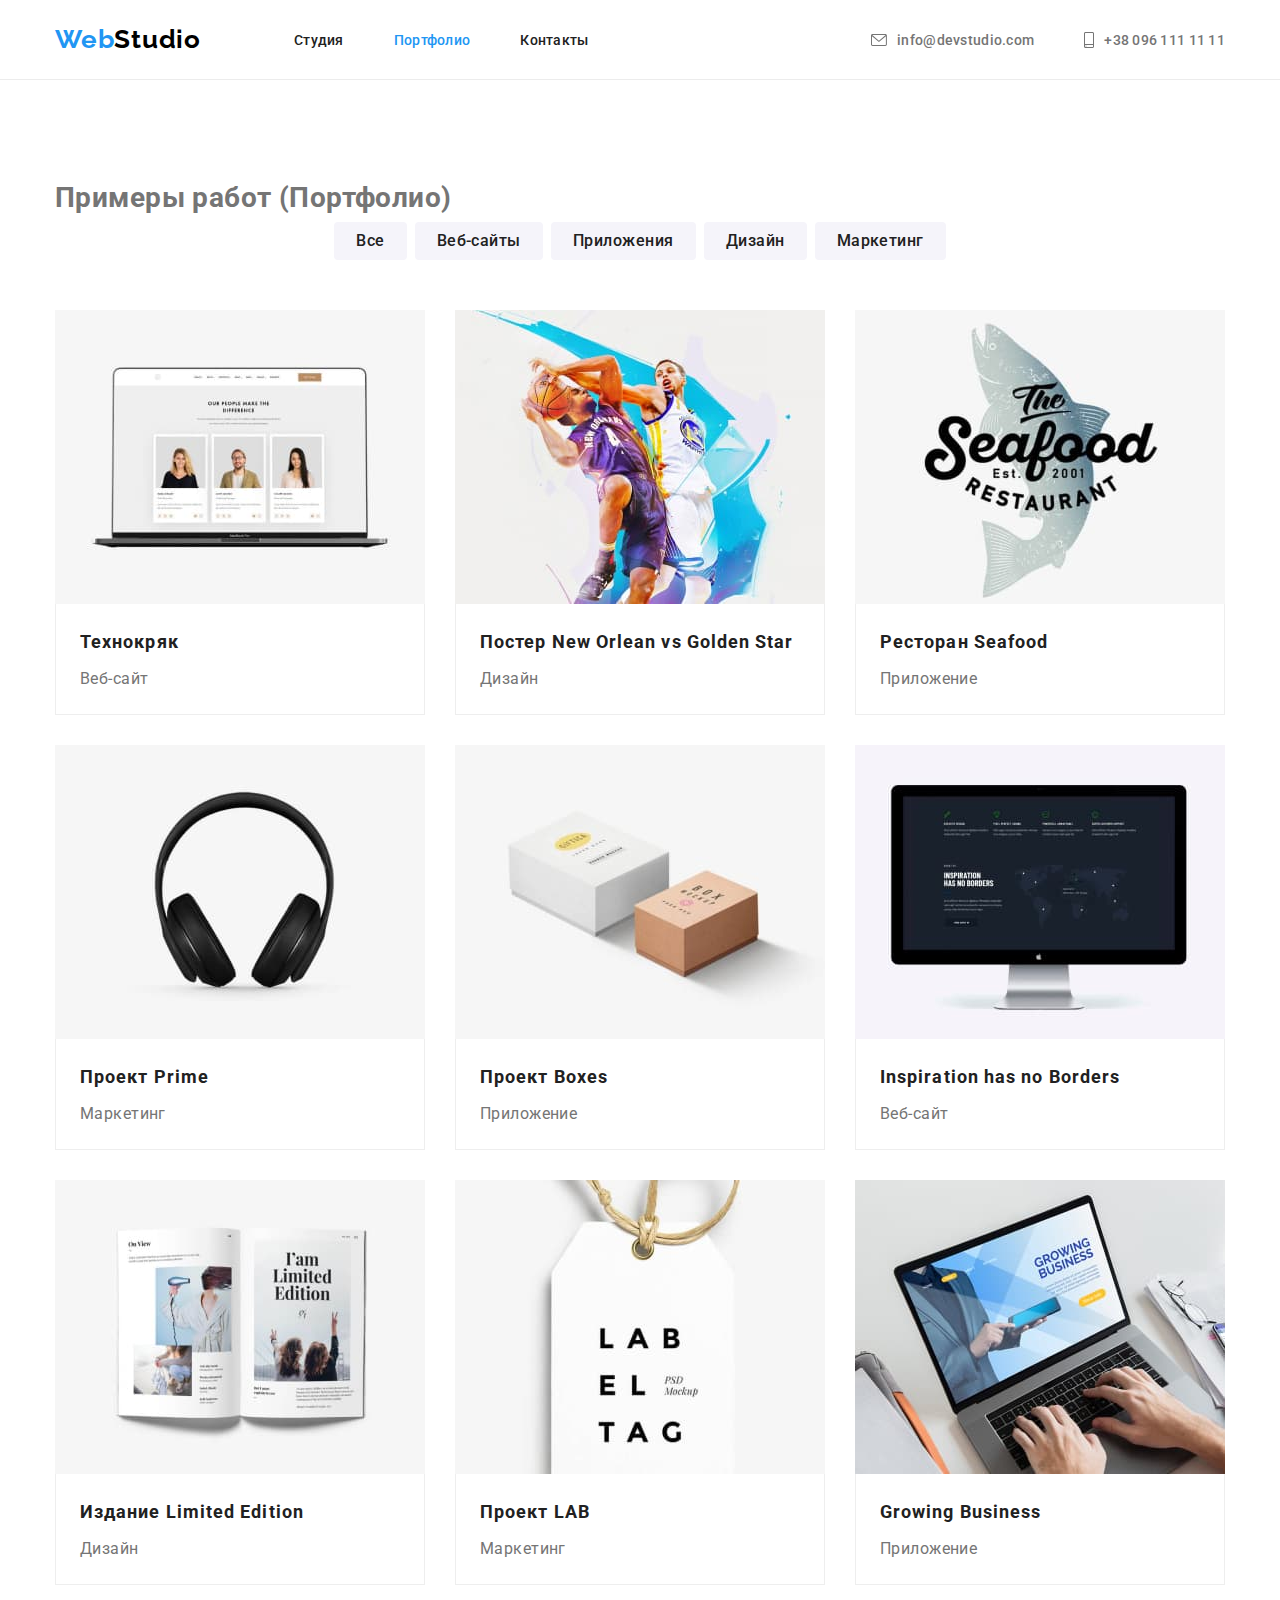
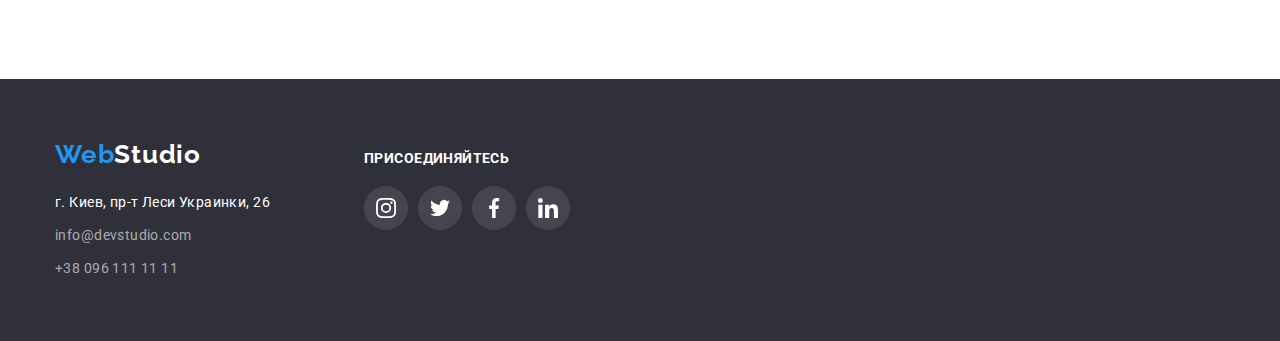
==== portfolio.html @ d22fe243 "Нулевой вариант с фиксированным Header-ом и анимированным Current-ом" ====
<!DOCTYPE html>
<html lang="ru">
  <head>
    <meta charset="UTF-8" />
    <meta http-equiv="X-UA-Compatible" content="IE=edge" />
    <meta name="viewport" content="width=device-width, initial-scale=1.0" />
    <title>portfolio for homework6</title>
    <link rel="preconnect" href="https://fonts.googleapis.com" />
    <link rel="preconnect" href="https://fonts.gstatic.com" crossorigin />
    <link
      href="https://fonts.googleapis.com/css2?family=Raleway:wght@700&family=Roboto:wght@400;500;700;900&display=swap"
      rel="stylesheet"
    />
    <link
      rel="stylesheet"
      href="https://cdnjs.cloudflare.com/ajax/libs/modern-normalize/1.0.0/modern-normalize.min.css"
    />
    <link rel="stylesheet" href="./css/styles.css" />
  </head>
  <body>
    <header class="page-header">
      <div class="container">
        <nav>
          <a href="./" class="logo link">Web<span class="logo-header">Studio</span></a>
          <ul class="site-nav">
            <li class="item"><a class="link" href="./index.html">Студия</a></li>
            <li class="item"><a class="current link" href="./portfolio.html">Портфолио</a></li>
            <li class="item"><a class="link" href="#contacts">Контакты</a></li>
          </ul>
        </nav>
        <ul class="contacts-nav">
          <li class="item">
            <a class="link" href="mailto:info@devstudio.com">
              <svg class="icon" width="16" height="12" aria-label="icon envelope">
                <use href="./images/icons.svg#icon-envelope"></use>
              </svg>
              info@devstudio.com</a
            >
          </li>
          <li class="item">
            <a class="link" href="tel:+380961111111">
              <svg class="icon" width="10" height="16" aria-label="icon smartphone">
                <use href="./images/icons.svg#icon-smartphone"></use>
              </svg>
              +38 096 111 11 11</a
            >
          </li>
        </ul>
      </div>
    </header>

    <main>
      <section class="section">
        <div class="container">
          <h1 class="invisible-title">Примеры работ (Портфолио)</h1>
          <ul class="filter-list">
            <li class="item"><button type="button" class="filter-button">Все</button></li>
            <li class="item"><button type="button" class="filter-button">Веб-сайты</button></li>
            <li class="item"><button type="button" class="filter-button">Приложения</button></li>
            <li class="item"><button type="button" class="filter-button">Дизайн</button></li>
            <li class="item"><button type="button" class="filter-button">Маркетинг</button></li>
          </ul>
          <ul class="examples">
            <li class="item">
              <a class="example-link link" href="">
                <div class="example-img-thumb">
                  <img src="./images/example1.jpg" alt="Пример сайта" width="370" height="294" />
                  <p class="popup-text">
                    Ресурс предлагает комплексные предложения с разным уровнем функционала и
                    сервисов. Все это позволит посетителю получить исчерпывающие сведения о компании
                    или частном лице.
                  </p>
                </div>
                <div class="example-sign">
                  <h2 class="title">Технокряк</h2>
                  <p class="text">Веб-сайт</p>
                </div>
              </a>
            </li>
            <li class="item">
              <a class="example-link link" href="">
                <div class="example-img-thumb">
                  <img src="./images/example2.jpg" alt="Пример сайта" width="370" height="294" />
                  <p class="popup-text">
                    Варкалось. Хливкие шорьки Пырялись по наве, И хрюкотали зелюки, Как мюмзики в
                    мове.
                  </p>
                </div>
                <div class="example-sign">
                  <h2 class="title">Постер New Orlean vs Golden Star</h2>
                  <p class="text">Дизайн</p>
                </div>
              </a>
            </li>
            <li class="item">
              <a class="example-link link" href="">
                <div class="example-img-thumb">
                  <img src="./images/example3.jpg" alt="Пример сайта" width="370" height="294" />
                  <p class="popup-text">
                    О, бойся Бармаглота, сын! Он так свирлеп и дик! А в глу́ше ры́мит исполин —
                    Злопастный Брандашмыг!
                  </p>
                </div>
                <div class="example-sign">
                  <h2 class="title">Ресторан Seafood</h2>
                  <p class="text">Приложение</p>
                </div>
              </a>
            </li>
            <li class="item">
              <a class="example-link link" href="">
                <div class="example-img-thumb">
                  <img src="./images/example4.jpg" alt="Пример сайта" width="370" height="294" />
                  <p class="popup-text">
                    Но взял он меч, и взял он щит, Высоких полон дум. В глущобу путь его лежит Под
                    дерево Тумтум.
                  </p>
                </div>
                <div class="example-sign">
                  <h2 class="title">Проект Prime</h2>
                  <p class="text">Маркетинг</p>
                </div>
              </a>
            </li>
            <li class="item">
              <a class="example-link link" href="">
                <div class="example-img-thumb">
                  <img src="./images/example5.jpg" alt="Пример сайта" width="370" height="294" />
                  <p class="popup-text">
                    Он стал под дерево и ждёт. И вдруг граахнул гром — Летит ужасный Бармаглот И
                    пылкает огнём!
                  </p>
                </div>
                <div class="example-sign">
                  <h2 class="title">Проект Boxes</h2>
                  <p class="text">Приложение</p>
                </div>
              </a>
            </li>
            <li class="item">
              <a class="example-link link" href="">
                <div class="example-img-thumb">
                  <img src="./images/example6.jpg" alt="Пример сайта" width="370" height="294" />
                  <p class="popup-text">
                    Раз-два, раз-два! Горит трава, Взы-взы — стрижает меч, Ува! Ува! И голова
                    Барабардает с плеч!
                  </p>
                </div>
                <div class="example-sign">
                  <h2 class="title">Inspiration has no Borders</h2>
                  <p class="text">Веб-сайт</p>
                </div>
              </a>
            </li>
            <li class="item">
              <a class="example-link link" href="">
                <div class="example-img-thumb">
                  <img src="./images/example7.jpg" alt="Пример сайта" width="370" height="294" />
                  <p class="popup-text">
                    О светозарный мальчик мой! Ты победил в бою! О храброславленный герой, Хвалу
                    тебе пою!
                  </p>
                </div>
                <div class="example-sign">
                  <h2 class="title">Издание Limited Edition</h2>
                  <p class="text">Дизайн</p>
                </div>
              </a>
            </li>
            <li class="item">
              <a class="example-link link" href="">
                <div class="example-img-thumb">
                  <img src="./images/example8.jpg" alt="Пример сайта" width="370" height="294" />
                  <p class="popup-text">
                    Варкалось. Хливкие шорьки Пырялись по наве. И хрюкотали зелюки, Как мюмзики в
                    мове.
                  </p>
                </div>
                <div class="example-sign">
                  <h2 class="title">Проект LAB</h2>
                  <p class="text">Маркетинг</p>
                </div>
              </a>
            </li>
            <li class="item">
              <a class="example-link link" href="">
                <div class="example-img-thumb">
                  <img src="./images/example9.jpg" alt="Пример сайта" width="370" height="294" />
                  <p class="popup-text">
                    Twas brillig, and the slithy toves Did gyre and gimble in the wabe; All mimsy
                    were the borogoves, And the mome raths outgrabe.
                  </p>
                </div>
                <div class="example-sign">
                  <h2 class="title">Growing Business</h2>
                  <p class="text">Приложение</p>
                </div>
              </a>
            </li>
          </ul>
        </div>
      </section>
    </main>

    <footer class="page-footer">
      <div class="container">
        <div class="contacts-block">
          <a href="./" class="logo link">Web<span class="logo-footer">Studio</span></a>
          <address id="contacts">
            <ul class="contacts-list">
              <li class="item">
                <a
                  href="https://goo.gl/maps/wTGTLdtdXk9S9kmZ7"
                  target="_blank"
                  rel="noopener noreferrer"
                  class="adress link"
                  >г. Киев, пр-т Леси Украинки, 26
                </a>
              </li>
              <li class="item">
                <a class="contacts-item link" href="mailto:info@devstudio.com"
                  >info@devstudio.com</a
                >
              </li>
              <li class="item">
                <a class="contacts-item link" href="tel:+380961111111">+38 096 111 11 11</a>
              </li>
            </ul>
          </address>
        </div>
        <div class="connect-block">
          <b class="title">Присоединяйтесь</b>
          <ul class="social-list">
            <li class="item">
              <a href="" class="social-link link">
                <svg class="social-icon" width="20" height="20" aria-label="instagram">
                  <use href="./images/icons.svg#icon-instagram"></use>
                </svg>
              </a>
            </li>
            <li class="item">
              <a href="" class="social-link link">
                <svg class="social-icon" width="20" height="20" aria-label="twitter">
                  <use href="./images/icons.svg#icon-twitter"></use>
                </svg>
              </a>
            </li>
            <li class="item">
              <a href="" class="social-link link">
                <svg class="social-icon" width="20" height="20" aria-label="facebook">
                  <use href="./images/icons.svg#icon-facebook"></use>
                </svg>
              </a>
            </li>
            <li class="item">
              <a href="" class="social-link link">
                <svg class="social-icon" width="20" height="20" aria-label="linkedin">
                  <use href="./images/icons.svg#icon-linkedin"></use>
                </svg>
              </a>
            </li>
          </ul>
        </div>
      </div>
    </footer>
  </body>
</html>
---- css/styles.css ----
/* !!!   Переменные   !!! */
:root {
    --accent-color: #2196F3;
    --accent-2-color: #188CE8;
    --main-text-color: #757575;
    --title-text-color: #212121;
    --white-color: #FFFFFF;
    --black-color: #000000;
    --footer-bg-color: #2F303A;
    --hero-gradient-color: rgba(47, 48, 58, 0.4); 
    --worklist-bg-color: rgba(47, 48, 58, 0.8);
    --hero-bg-color: #C4C4C4;
    --team-bg-color: #F5F4FA;
    --footer-contacts-color: rgba(255, 255, 255, 0.6);
    --header-border-color: #ECECEC;
    --border-color: #EEEEEE;
    --social-link-color: #AFB1B8;
    --connect-bg-cos-color: rgba(255, 255, 255, 0.1);
    --example-popup-bg-color: rgba(33, 150, 243, 0.9);
    --backdrop-bg-color: rgba(0, 0, 0, 0.2);
    --close-button-border-color: rgba(0, 0, 0, 0.1);

    --main-font: 'Roboto', sans-serif;
    --title-font: 'Raleway', sans-serif;

    --examples-gap: 30px;
}


/* Нормализация */
.link {
    text-decoration: none;
    color: inherit;
}

ul {
    list-style: none;
    margin: 0;
    padding: 0;
}

h1, h2, h3, h4, h5, h6, p {
    margin: 0;
    padding: 0;
}



/* Общщее оформление */
body {
    padding-top: 80px;

    font-family: var(--main-font);
    font-size: 14px;
    line-height: 1.714;
    letter-spacing: 0.03em;

    color: var(--main-text-color);
    background-color: var(--white-color);
}

.section {
    padding-top: 94px;
    padding-bottom: 94px;
}

.container {
    max-width: 1200px;
    margin: 0 auto;
    padding: 0 15px;
}

img {
    display: block;
    max-width: 100%;
    height: auto;
}


/* !!!    Хэдэр начало   !!! */
.page-header {
    position: fixed;
    width: 100%;
    left: 0;
    top: 0;
    z-index: 10;

    border-bottom: 1px solid var(--header-border-color);
    background-color: var(--white-color);

}

.page-header .container{
    display: flex;
    /* flex-wrap: wrap; */
    align-items: center;
    /* min-height: 80px; */
}

nav {
    display: flex;
    align-items: center;
}

.logo {
    margin-right: 93px;
    font-family: var(--title-font);
    font-weight: 700;
    font-size: 26px;
    line-height: 1.192;
    letter-spacing: 0.03em;
    color: var(--accent-color);
}
.logo-header {
    color: var(--black-color);
}

.site-nav, 
.contacts-nav {
    display: flex;
    align-items: center;
        padding-top: 20px;
        padding-bottom: 19px;
    font-weight: 500;
    font-size: 14px;
    line-height: 1.143;
    letter-spacing: 0.02em;
}

.contacts-nav {
    margin-left: auto;
}

.site-nav .item:not(:last-child),
.contacts-nav .item:not(:last-child) {
    margin-right: 50px;
}

.site-nav .link {
    position: relative;
    display: block;
        padding-top: 12px;
        padding-bottom: 12px;
    color: var(--title-text-color);
    transition: color 250ms cubic-bezier(0.4, 0, 0.2, 1);
}

.site-nav .link::after {
    content: "";
    display: block;
    width: 100%;
    height: 4px;
    position: absolute;
    left: 0;
        bottom: -20px;
    background-color: var(--accent-color);
    border-radius: 2px;
    transform: scaleX(0);
    /* visibility: hidden; */
    /* opacity: 0; */
}

.site-nav .current.link::after {
    /* transform: scaleX(1); */
    /* visibility: visible; */
    /* opacity: 1; */
    animation: changeCurrentLine 250ms cubic-bezier(0.4, 0, 0.2, 1) forwards;
}

.contacts-nav .link {
    display: flex;
    align-items: center;
    padding-top: 12px;
    padding-bottom: 12px;
    color: var(--main-text-color);
    transition: color 250ms cubic-bezier(0.4, 0, 0.2, 1);
}

.contacts-nav .icon {
    margin-right: 10px;
    fill: currentColor;
}

.site-nav .link:hover,
.site-nav .link:focus,
.site-nav .current,
.contacts-nav .link:hover,
.contacts-nav .link:focus {
    color: var(--accent-color);
}


@keyframes changeCurrentLine {
    0% {
        transform: scaleX(0);
    }

    /* 50% {
        transform: scaleX(0.6);
    } */

    100% {
        transform: scaleX(1);
    }
}



/* !!!    Хэдэр конец   !!! */



/* !!!    Секция Герой начало   !!! */
.hero {
    max-width: 1600px;
    margin: 0 auto;
    height: 600px;
    padding-top: 200px;
    padding-bottom: 200px;
    background-color: var(--hero-bg-color);
    text-align: center;

    background-image: linear-gradient(to bottom,
        var(--hero-gradient-color),
        var(--hero-gradient-color)), url(../images/hero.jpg);
    background-repeat: no-repeat;
    background-position: center;
    /* background-size: contain; */
}

.hero-title {
    width: 696px;
    margin: 0 auto;
    margin-bottom: 30px;
    font-weight: 900;
    font-size: 44px;
    line-height: 1.364;
    text-align: center;
    letter-spacing: 0.06em;
    text-transform: uppercase;
    color: var(--white-color);
}

.hero-button {
    min-width: 200px;
    height: 50px;
    padding: 8px 30px;
    cursor: pointer;
    font-family: inherit;
    font-weight: 700;
    font-size: 16px;
    line-height: 1.875;
    letter-spacing: 0.06em;
    border-radius: 4px;
    border: 1px solid transparent;
    color: var(--white-color);
    background-color: var(--accent-color);
    transition: background-color 250ms cubic-bezier(0.4, 0, 0.2, 1);
}

.hero-button:hover,
.hero-button:focus {
    background-color: var(--accent-2-color);
}
/* !!!   Секция Герой конец   !!! */


/* !!!!    Секция Особенности начало   !!! */
.visually-hidden {
    position: absolute;
    width: 1px;
    height: 1px;
    margin: -1px;
    border: 0;
    padding: 0;

    white-space: nowrap;
    clip-path: inset(100%);
    clip: rect(0 0 0 0);
    overflow: hidden;
}

.feature-list {
    display: flex;
    /* flex-wrap: wrap; */
    /* justify-content: space-between; */
}

.feature-item {
    flex-basis: 270px;
}

.feature-item:not(:last-child) {
    margin-right: 30px;
}

.feature-icon {
    display: flex;
    justify-content: center;
    align-items: center;
    height: 120px;
    margin-bottom: 30px;
    background-color: var(--team-bg-color);
    border-radius: 4px;
}

.feature-list .title {
    font-weight: 700;
    font-size: 14px;
    line-height: 1.143;
    text-transform: uppercase;

    margin-bottom: 10px;

    color: var(--title-text-color);
}

.feature-list .text {
    font-weight: 400;
}
/* !!!   Секция Особенности конец   !!! */



/* !!!!    Секция Чем мы занимаемся начало   !!! */
.section-title {
    font-weight: 700;
    font-size: 36px;
    line-height: 1.167;
    text-align: center;

    margin-bottom: 50px;

    color: var(--title-text-color);
}

.works {
    padding-top: 0;
}

.works-list {
    display: flex;
}

.works-list .item:not(:last-child) {
    margin-right: 30px;
}

.works-list .item {
    position: relative;
}

.works-list .title {
    position: absolute;
    left: 0;
    bottom: 0;
    width: 100%;
    height: 70px;

    /* padding-top: 27px;
    padding-bottom: 27px; */
    display: flex;
    justify-content: center;
    align-items: center;

    /* text-align: center; */
    font-weight: 700;
    font-size: 14px;
    line-height: 1.143;
    text-transform: uppercase;
    
    color: var(--white-color);
    background-color: var(--worklist-bg-color);
}

/* !!!!    Секция Чем мы занимаемся конец   !!! */

/* !!!!    Секция Команда начало   !!! */
.team {
    background-color: var(--team-bg-color);
}

.team-list {
    display: flex;
}

.team-list > .item {
    width: 270px;
    background-color: var(--white-color);
    text-align: center;
    /* padding-bottom: 30px; */

    box-shadow: 0px 1px 3px rgba(0, 0, 0, 0.12), 0px 1px 1px rgba(0, 0, 0, 0.14), 0px 2px 1px rgba(0, 0, 0, 0.2);
    border-radius: 0 0 4px 4px ;
}

.team-list .item:not(:last-child) {
    margin-right: 30px;
}

.team-cards-img {
    margin-bottom: 30px;
}


.team-list .title {
    font-weight: 500;
    font-size: 16px;
    line-height: 1.188;

    margin-bottom: 10px;

    color: var(--title-text-color);
}

.team-list .text {
    font-weight: 400;
    font-size: 16px;
    line-height: 1.188;
    margin-bottom: 16px;
}

.social-list {
    display: flex;
    /* width: 204px; */
    justify-content: center;
    margin-bottom: 30px;
}

.social-list .item:not(:last-child) {
    margin-right: 10px;
}

.social-link {
    display: flex;
    justify-content: center;
    align-items: center;
    width: 44px;
    height: 44px;
    border-radius: 50%;
    color: var(--social-link-color);
    background-color: var(--white-color);
    transition: color 250ms cubic-bezier(0.4, 0, 0.2, 1);
    transition: background-color 250ms cubic-bezier(0.4, 0, 0.2, 1);
}

.social-link:hover, 
.social-link:focus {
    color: var(--white-color);
    background-color: var(--accent-color);
    outline: none;

}

.social-icon {
   fill: currentColor;
}
/* !!!!    Секция Команда конец   !!! */

/* !!!!    Секция Клиенты начало   !!! */
.clients-list {
    display: flex;
}

.clients-list .item:not(:last-child) {
    margin-right: 30px;
}

.clients-list .client-link {
    display: flex;
    justify-content: center;
    align-items: center;
    width: 170px;
    height: 92px;
    color: var(--social-link-color);
    border: 1px solid currentColor;
    border-radius: 4px;
    transition: color 250ms cubic-bezier(0.4, 0, 0.2, 1);
}

.clients-list .client-link:hover {
    color: var(--accent-color);
}

.client-icon {
    fill: currentColor
}

/* !!!!    Секция Клиенты конец   !!! */



/* !!!    Футэр начало   !!! */
.page-footer {
    background-color: var(--footer-bg-color);
    padding: 60px 0 ;
}

.page-footer .container {
    display: flex;
    align-items: baseline;
}

.contacts-block {
    margin-right: 70px;
}

.logo-footer {
    color: var(--white-color);
}

.page-footer address {
    font-style: normal;
    font-weight: 400;
    color: var(--white-color);
    margin-top: 20px;
}

.contacts-list .item:not(:first-child) {
    margin-top: 9px;
}


.page-footer .contacts-item {
    font-style: normal;
    font-weight: 400;
    color: var(--footer-contacts-color);
}

.connect-block .title {
    display: block;
    font-weight: 700;
        /* font-size: 14px; */
    line-height: 1.143;
    text-transform: uppercase;
    margin-bottom: 20px;
    
    color: var(--white-color);
}

.page-footer .social-link {
    color: var(--white-color);
    background-color: var(--connect-bg-cos-color);
}

.page-footer .social-link:hover,
.page-footer .social-link:focus {
    background-color: var(--accent-color);
}

/* !!!    Футэр конец   !!! */


/* !!!!!!!!!!!!!!!!!!!!!!!!!!!!!!!!!!!!!!!!!!!!!!!!!!!!!!!!!!!!!!!!!!!!!!!!! */

/* Портфолио начало */
.filter-list {
    display: flex;
    justify-content: center;
    margin-bottom: 50px;
}

.filter-button {
    padding: 6px 22px;
    cursor: pointer;
    font-family: inherit;
    font-weight: 500;
    font-size: 16px;
    line-height: 1.625;
    letter-spacing: 0.03em;
    color: var(--title-text-color);
    
    background-color: var(--team-bg-color);
    border-radius: 4px;
    border-width: 0;
    transition: box-shadow 250ms cubic-bezier(0.4, 0, 0.2, 1);
}

.filter-list .item + .item {
    margin-left: 8px;
}

.filter-button:hover,
.filter-button:focus {
    color: var(--white-color);
    background-color: var(--accent-color);
    box-shadow: 0px 3px 1px rgba(0, 0, 0, 0.1), 0px 1px 2px rgba(0, 0, 0, 0.08), 0px 2px 2px rgba(0, 0, 0, 0.12);
}

.examples {
    display: flex;
    flex-wrap: wrap;
    margin-top: calc(-1 * var(--examples-gap));
    margin-left: calc(-1 * var(--examples-gap));
}

.examples .item {
    /* flex-basis: calc(100%/3 - var(--examples-gap)); */
    max-width: 370px;
    margin-top: var(--examples-gap);
    margin-left: var(--examples-gap);
}

.example-link {
    display: block;
    transition: box-shadow 250ms cubic-bezier(0.4, 0, 0.2, 1);

}
.example-link:hover,
.example-link:focus {
box-shadow: 0px 1px 1px rgba(0, 0, 0, 0.12), 0px 4px 4px rgba(0, 0, 0, 0.06), 1px 4px 6px rgba(0, 0, 0, 0.16);
}

.example-img-thumb {
    position: relative;
    overflow: hidden;
}

.popup-text {
    display: flex;
    width: 100%;
    height: 100%;
    padding-left: 24px;
    padding-right: 24px;
    position: absolute;
    left: 0;
    bottom: 0;

    align-items: center;
    font-size: 18px;
    line-height: 1.556;

    color: var(--white-color);
    background: var(--example-popup-bg-color);
    /* opacity: 1; */
    pointer-events: none;
    transform: translateY(101%);
    transition: transform 250ms cubic-bezier(0.4, 0, 0.2, 1);
}

.example-link:hover .popup-text,
.example-link:focus .popup-text {
    /* opacity: 1; */
    transform: translateY(0);
}

.example-sign {
    padding: 20px 24px;
    border: solid var(--border-color);
    border-width: 0 1px 1px 1px;
}

.examples .title {
    font-weight: 700;
    font-size: 18px;
    line-height: 2;
    letter-spacing: 0.06em;
    color: var(--title-text-color);
    margin-bottom: 4px;
}

.examples .text {
    font-weight: 400;
    font-size: 16px;
    line-height: 1.875;
}
/* Портфолио конец */



/* Модальное окно начало */
.backdrop {
    position: fixed;
    z-index: 100;
    top: 0;
    left: 0;
    bottom: 0;
    right: 0;
    background-color: var(--backdrop-bg-color);
    opacity: 1;
    visibility: visible;

    transition: opacity 250ms cubic-bezier(0.4, 0, 0.2, 1), visibility 250ms cubic-bezier(0.4, 0, 0.2, 1);
}

.backdrop.is-hidden {
    opacity: 0;
    visibility: hidden;
    pointer-events: none;
}

.backdrop.is-hidden .modal {
    transform: translate(-50%, -50%) scale(1.25);
}

.modal {
    position: absolute;
    width: 528px;
    min-height: 581px;
    top: 50%;
    left: 50%;
    
    background-color: var(--white-color);
    box-shadow: 0px 1px 3px rgba(0, 0, 0, 0.12), 0px 1px 1px rgba(0, 0, 0, 0.14), 0px 2px 1px rgba(0, 0, 0, 0.2);
    border-radius: 4px;
    
    transform: translate(-50%, -50%) scale(1);
    transition: transform 250ms cubic-bezier(0.4, 0, 0.2, 1);
}

.close-modal-button {
    position: absolute;
    top: 8px;
    right: 8px;
    display: flex;
    justify-content: center;
    align-items: center;
    width: 30px;
    height: 30px;
    border: 1px solid var(--close-button-border-color);
    border-radius: 50%;

    color: var(--black-color);
    background-color: transparent;
}
.close-modal-button .icon {
    fill: currentColor;
}
/* Модальное окно конец */
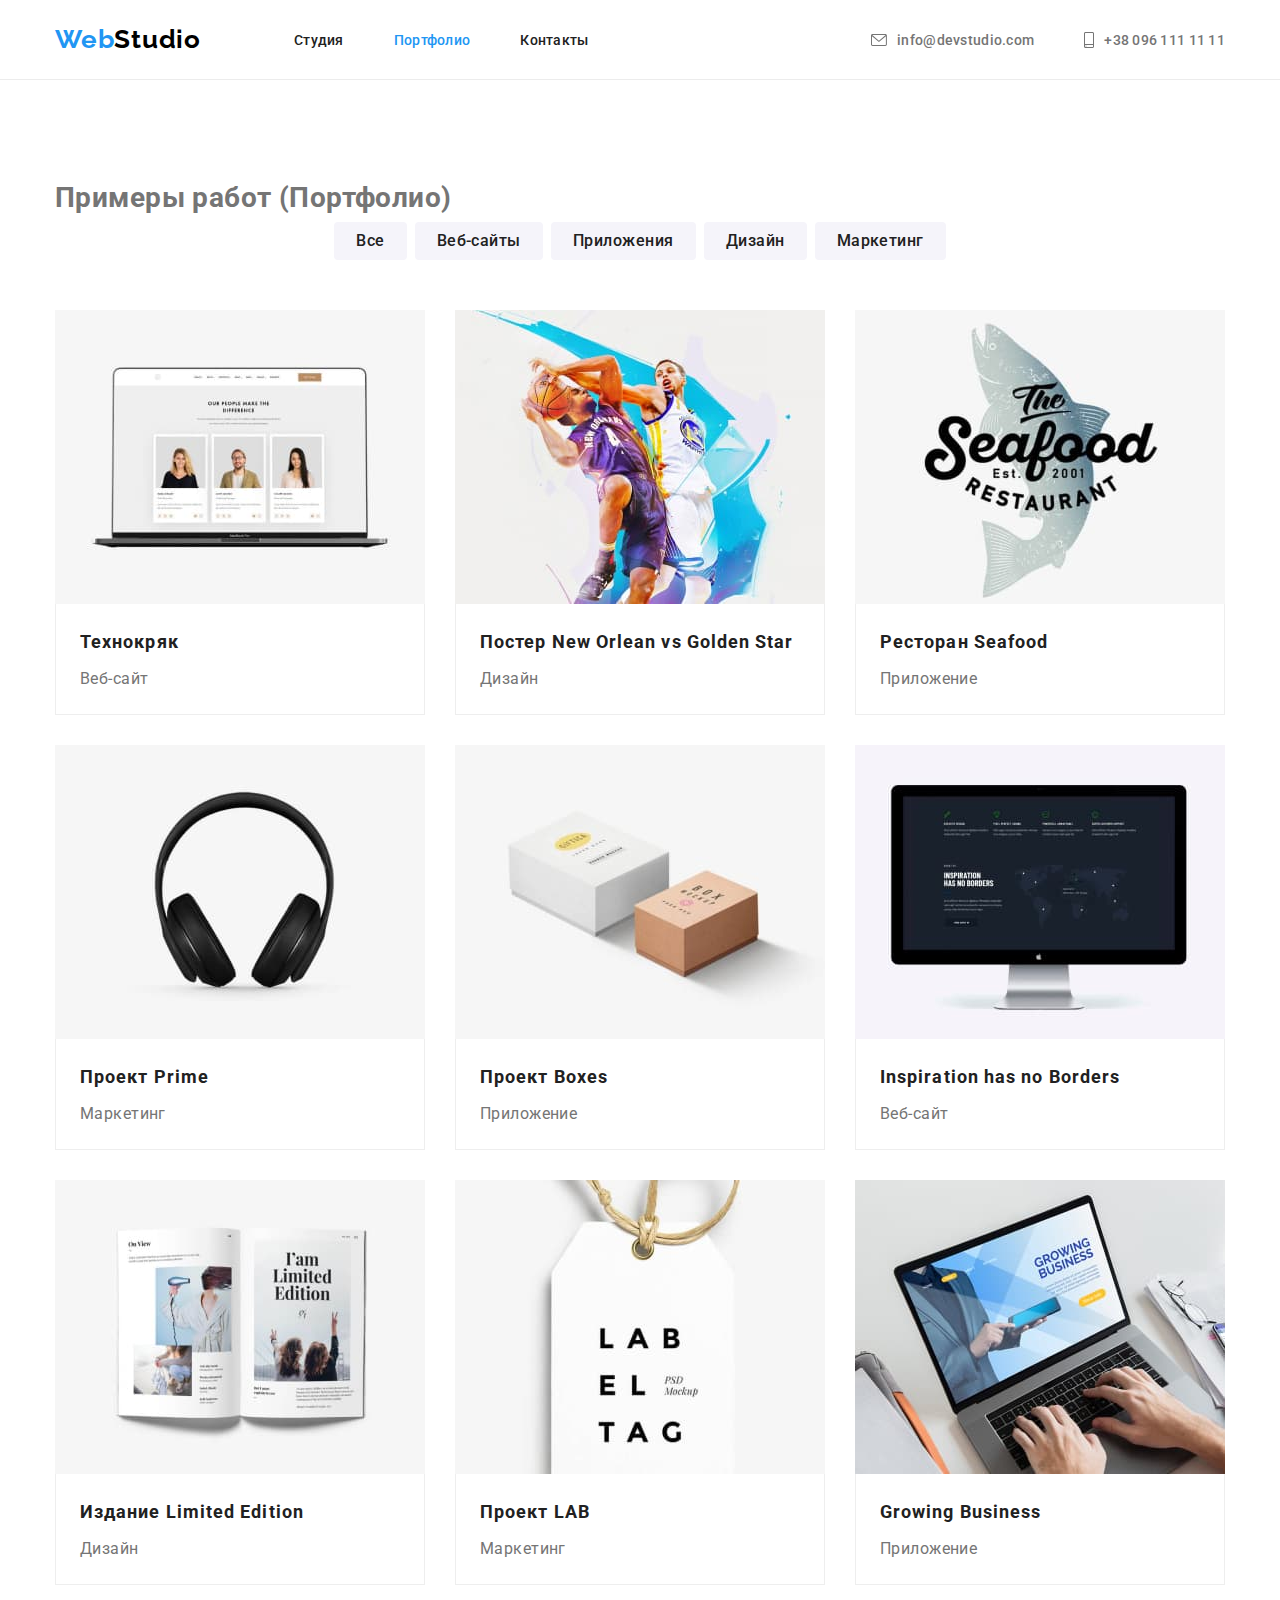
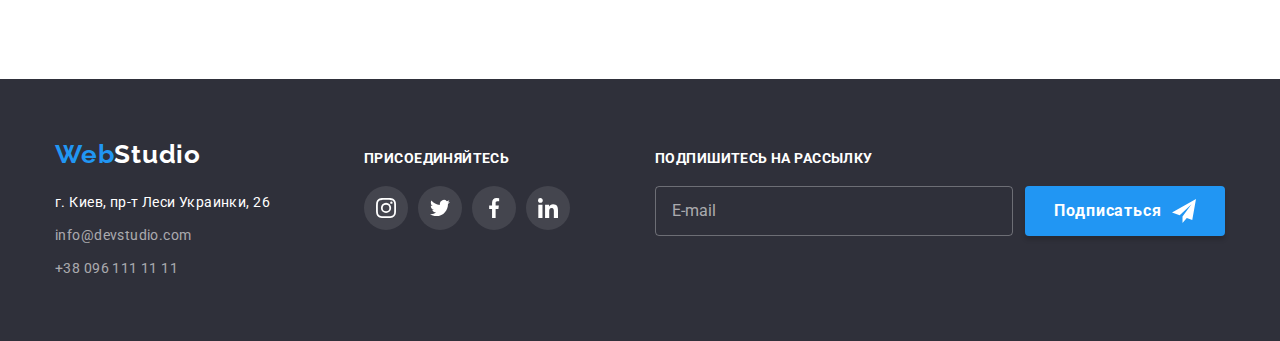
==== commit 7aa32663: "Первый вариант ДЗ на проверку" ====
--- a/portfolio.html
+++ b/portfolio.html
@@ -228,6 +228,7 @@
             </ul>
           </address>
         </div>
+
         <div class="connect-block">
           <b class="title">Присоединяйтесь</b>
           <ul class="social-list">
@@ -260,6 +261,22 @@
               </a>
             </li>
           </ul>
+        </div>
+
+        <div class="subscription-block">
+          <b class="title">Подпишитесь на рассылку</b>
+          <div class="subscription-field">
+            <input type="email" name="mail" class="mail" placeholder="E-mail" />
+            <button type="button" class="main-button footer-button">
+              Подписаться
+              <svg class="icon-out" width="24" height="24" aria-label="">
+                <use href="./images/icons.svg#icon-send"></use>
+              </svg>
+              <svg class="icon-in" width="24" height="24" aria-label="">
+                <use href="./images/icons.svg#icon-send"></use>
+              </svg>
+            </button>
+          </div>
         </div>
       </div>
     </footer>
--- a/css/styles.css
+++ b/css/styles.css
@@ -19,6 +19,9 @@
     --example-popup-bg-color: rgba(33, 150, 243, 0.9);
     --backdrop-bg-color: rgba(0, 0, 0, 0.2);
     --close-button-border-color: rgba(0, 0, 0, 0.1);
+    --placeholder-text-color: rgba(117, 117, 117, 0.5);
+    --modal-input-bg-color: rgba(33, 33, 33, 0.2);
+    --footer-input-bg-color: rgba(255, 255, 255, 0.3);
 
     --main-font: 'Roboto', sans-serif;
     --title-font: 'Raleway', sans-serif;
@@ -75,6 +78,29 @@
     max-width: 100%;
     height: auto;
 }
+
+.main-button {
+    min-width: 200px;
+    height: 50px;
+    cursor: pointer;
+    font-family: inherit;
+    font-weight: 700;
+    font-size: 16px;
+    line-height: 1.875;
+    letter-spacing: 0.06em;
+    border-radius: 4px;
+    border: 1px solid transparent;
+    box-shadow: 0px 4px 4px rgba(0, 0, 0, 0.15);
+    color: var(--white-color);
+    background-color: var(--accent-color);
+    transition: background-color 250ms cubic-bezier(0.4, 0, 0.2, 1);
+}
+
+.main-button:hover,
+.main-button:focus {
+    background-color: var(--accent-2-color);
+}
+
 
 
 /* !!!    Хэдэр начало   !!! */
@@ -241,10 +267,9 @@
     color: var(--white-color);
 }
 
-.hero-button {
+/* .hero-button {
     min-width: 200px;
     height: 50px;
-    padding: 8px 30px;
     cursor: pointer;
     font-family: inherit;
     font-weight: 700;
@@ -253,6 +278,7 @@
     letter-spacing: 0.06em;
     border-radius: 4px;
     border: 1px solid transparent;
+    box-shadow: 0px 4px 4px rgba(0, 0, 0, 0.15);
     color: var(--white-color);
     background-color: var(--accent-color);
     transition: background-color 250ms cubic-bezier(0.4, 0, 0.2, 1);
@@ -261,7 +287,7 @@
 .hero-button:hover,
 .hero-button:focus {
     background-color: var(--accent-2-color);
-}
+} */
 /* !!!   Секция Герой конец   !!! */
 
 
@@ -481,6 +507,10 @@
 .clients-list .client-link:hover {
     color: var(--accent-color);
 }
+.clients-list .client-link:focus {
+    color: var(--accent-color);
+    outline: none;
+}
 
 .client-icon {
     fill: currentColor
@@ -527,7 +557,7 @@
     color: var(--footer-contacts-color);
 }
 
-.connect-block .title {
+.connect-block .title, .subscription-block .title {
     display: block;
     font-weight: 700;
         /* font-size: 14px; */
@@ -547,6 +577,71 @@
 .page-footer .social-link:focus {
     background-color: var(--accent-color);
 }
+
+.subscription-block {
+    margin-left: auto;
+
+}
+
+.subscription-field {
+    display: flex;
+}
+
+.subscription-field input {
+    display: block;
+    margin-right: 12px;
+    width: 358px;
+    height: 50px;
+    font-size: 16px;
+    line-height: 1.25;
+    border: 1px solid var(--footer-input-bg-color);
+    border-radius: 4px;
+    padding-left: 16px;
+    color: var(--white-color);
+    background-color: transparent;
+}
+
+.subscription-field input::placeholder {
+    color: var(--footer-contacts-color);
+}
+
+.footer-button {
+    position: relative;
+
+    display: flex;
+    align-items: center;
+    justify-content: center;
+    gap: 10px;
+
+    overflow: hidden;
+}
+
+.footer-button:hover,
+.footer-button:focus {
+    background-color: var(--accent-2-color);
+}
+
+.footer-button .icon-out {
+    transition: transform 1000ms cubic-bezier(0.4, 0, 0.2, 1);
+}
+.footer-button .icon-in {
+    position: absolute;
+    right: 27px ;
+    transform: translate(-40px, 40px);
+    transition: transform 1000ms cubic-bezier(0.4, 0, 0.2, 1);
+}
+
+
+.footer-button:hover .icon-out,
+.footer-button:focus .icon-out {
+    transform: translate(40px, -40px);
+}
+
+.footer-button:hover .icon-in,
+.footer-button:focus .icon-in {
+    transform: translateY(0);
+}
+
 
 /* !!!    Футэр конец   !!! */
 
@@ -726,4 +821,164 @@
 .close-modal-button .icon {
     fill: currentColor;
 }
+
+
+/* Контактная Форма */
+.contacts-form {
+    padding: 40px;
+    text-align: center;
+}
+
+.form-title {
+    display: inline-block;
+    font-size: 20px;
+    line-height: 1.15;
+    letter-spacing: 0.03em;
+    
+    color: var(--title-text-color);
+}
+
+/* .form-field {
+    margin-bottom: 10px;
+    text-align-last: left;
+} */
+
+/* .form-field.textarea {
+    margin-bottom: 20px;
+} */
+
+.input-label {
+    display: block;
+    font-size: 12px;
+    line-height: 1.167;
+    letter-spacing: 0.01em;
+    text-align: left;
+    margin-top: 12px;
+    /* margin-bottom: 10px; */
+}
+
+.input-label + .input-label {
+    margin-top: 10px;
+}
+
+.input-area {
+    position: relative;
+    margin-top: 4px;
+}
+
+/* .input-area  */
+.input-field {
+    display: block;
+    width: 100%;
+    font-size: 16px;
+    height: 40px;
+    border: 1px solid var(--modal-input-bg-color);
+    border-radius: 4px;
+    padding-left: 42px;
+    background-color: transparent;
+    cursor: pointer;
+    transition: border-color 250ms cubic-bezier(0.4, 0, 0.2, 1);
+} 
+
+.input-field:hover, .input-field:focus {
+    outline: none;
+    border-color: var(--accent-color);
+}
+
+.input-icon {
+    position: absolute;
+    top: 50%;
+    transform: translateY(-50%);
+    left: 12px;
+    fill: var(--title-text-color);
+    transition: fill 250ms cubic-bezier(0.4, 0, 0.2, 1);
+}
+
+.input-field:hover + .input-icon {
+    fill: var(--accent-color);
+}
+
+/* .input-field:focus-within {
+    outline: none;
+    border-color: var(--accent-color);
+} */
+
+
+/* .input-label  */
+.textarea-field {
+    display: block;
+    margin-top: 4px;
+    resize: none;
+    width: 100%;
+    font-size: 14px;
+    line-height: 1.143;
+    height: 120px;
+    padding: 12px 16px;
+    border: 1px solid var(--modal-input-bg-color);
+    border-radius: 4px;
+    background-color: transparent;
+    cursor: pointer;
+    transition: border-color 250ms cubic-bezier(0.4, 0, 0.2, 1);
+} 
+
+.textarea-field:hover,
+.textarea-field:focus {
+    border-color: var(--accent-color);
+    outline: none;
+}
+
+.textarea-field::placeholder {
+    font-size: 12px;
+    color: var(--placeholder-text-color);
+    transition: font-size 250ms cubic-bezier(0.4, 0, 0.2, 1);
+}
+
+.textarea-field:hover::placeholder,
+.textarea-field:focus::placeholder {
+    font-size: 14px;
+}
+
+.agree-field {
+    margin-top: 20px;
+    margin-bottom: 30px;
+    /* margin-left: 14px; */
+
+}
+
+.agree-field-label {
+    display: inline-flex;
+    align-items: center ;
+}
+
+.checkbox {
+    appearance: none;
+    position: absolute;
+}
+
+.check-icon-field {
+    display: inline-flex;
+    justify-content: center;
+    align-items: center;
+    width: 16px;
+    height: 15px;
+    border: 2px solid var(--title-text-color);
+    border-radius: 2px;
+    margin-right: 7px;
+    transition: background-color 250ms cubic-bezier(0.4, 0, 0.2, 1), border-width 250ms cubic-bezier(0.4, 0, 0.2, 1);
+}
+
+.checkbox:checked + .check-icon-field {
+    background-color: var(--accent-color);
+    border-width: 0px;
+
+}
+
+.agree-field input {
+    margin-right: 7px;
+}
+
+.agree-link {
+    margin-left: 4px;
+    color: var(--accent-color);
+}
 /* Модальное окно конец */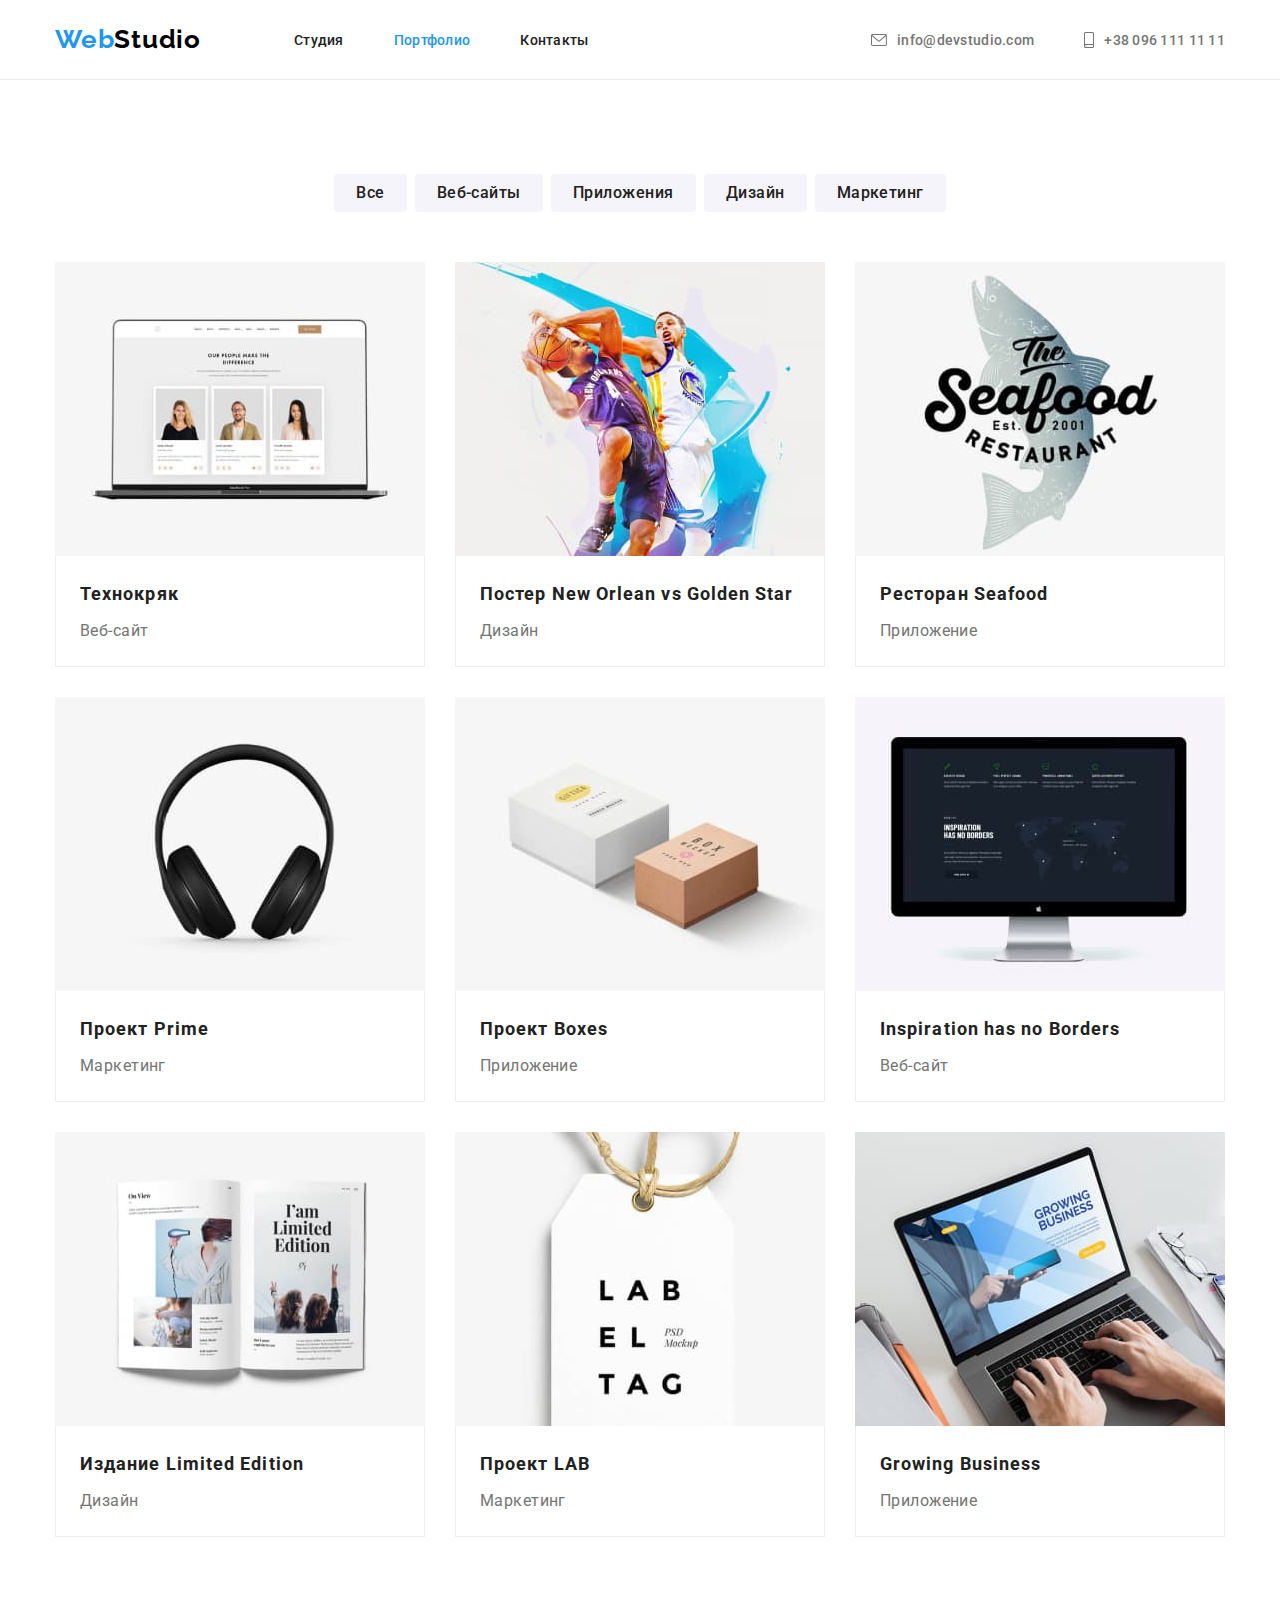
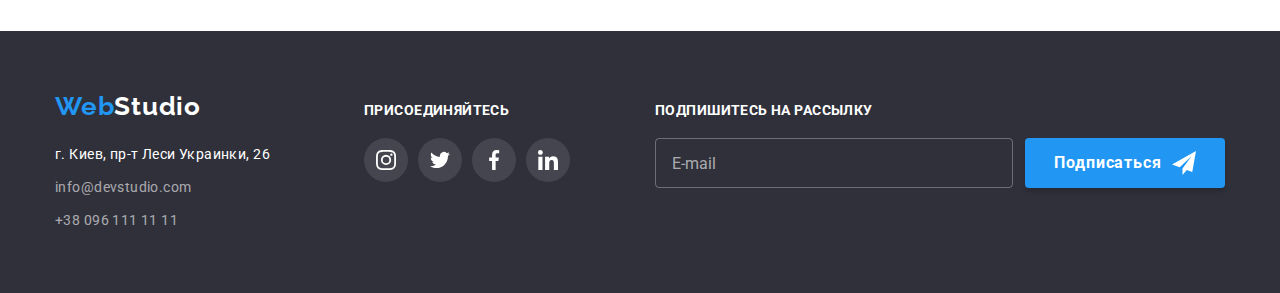
==== commit ebefe140: "Первый вариант ДЗ на проверку" ====
--- a/portfolio.html
+++ b/portfolio.html
@@ -52,7 +52,7 @@
     <main>
       <section class="section">
         <div class="container">
-          <h1 class="invisible-title">Примеры работ (Портфолио)</h1>
+          <h1 class="visually-hidden">Примеры работ (Портфолио)</h1>
           <ul class="filter-list">
             <li class="item"><button type="button" class="filter-button">Все</button></li>
             <li class="item"><button type="button" class="filter-button">Веб-сайты</button></li>
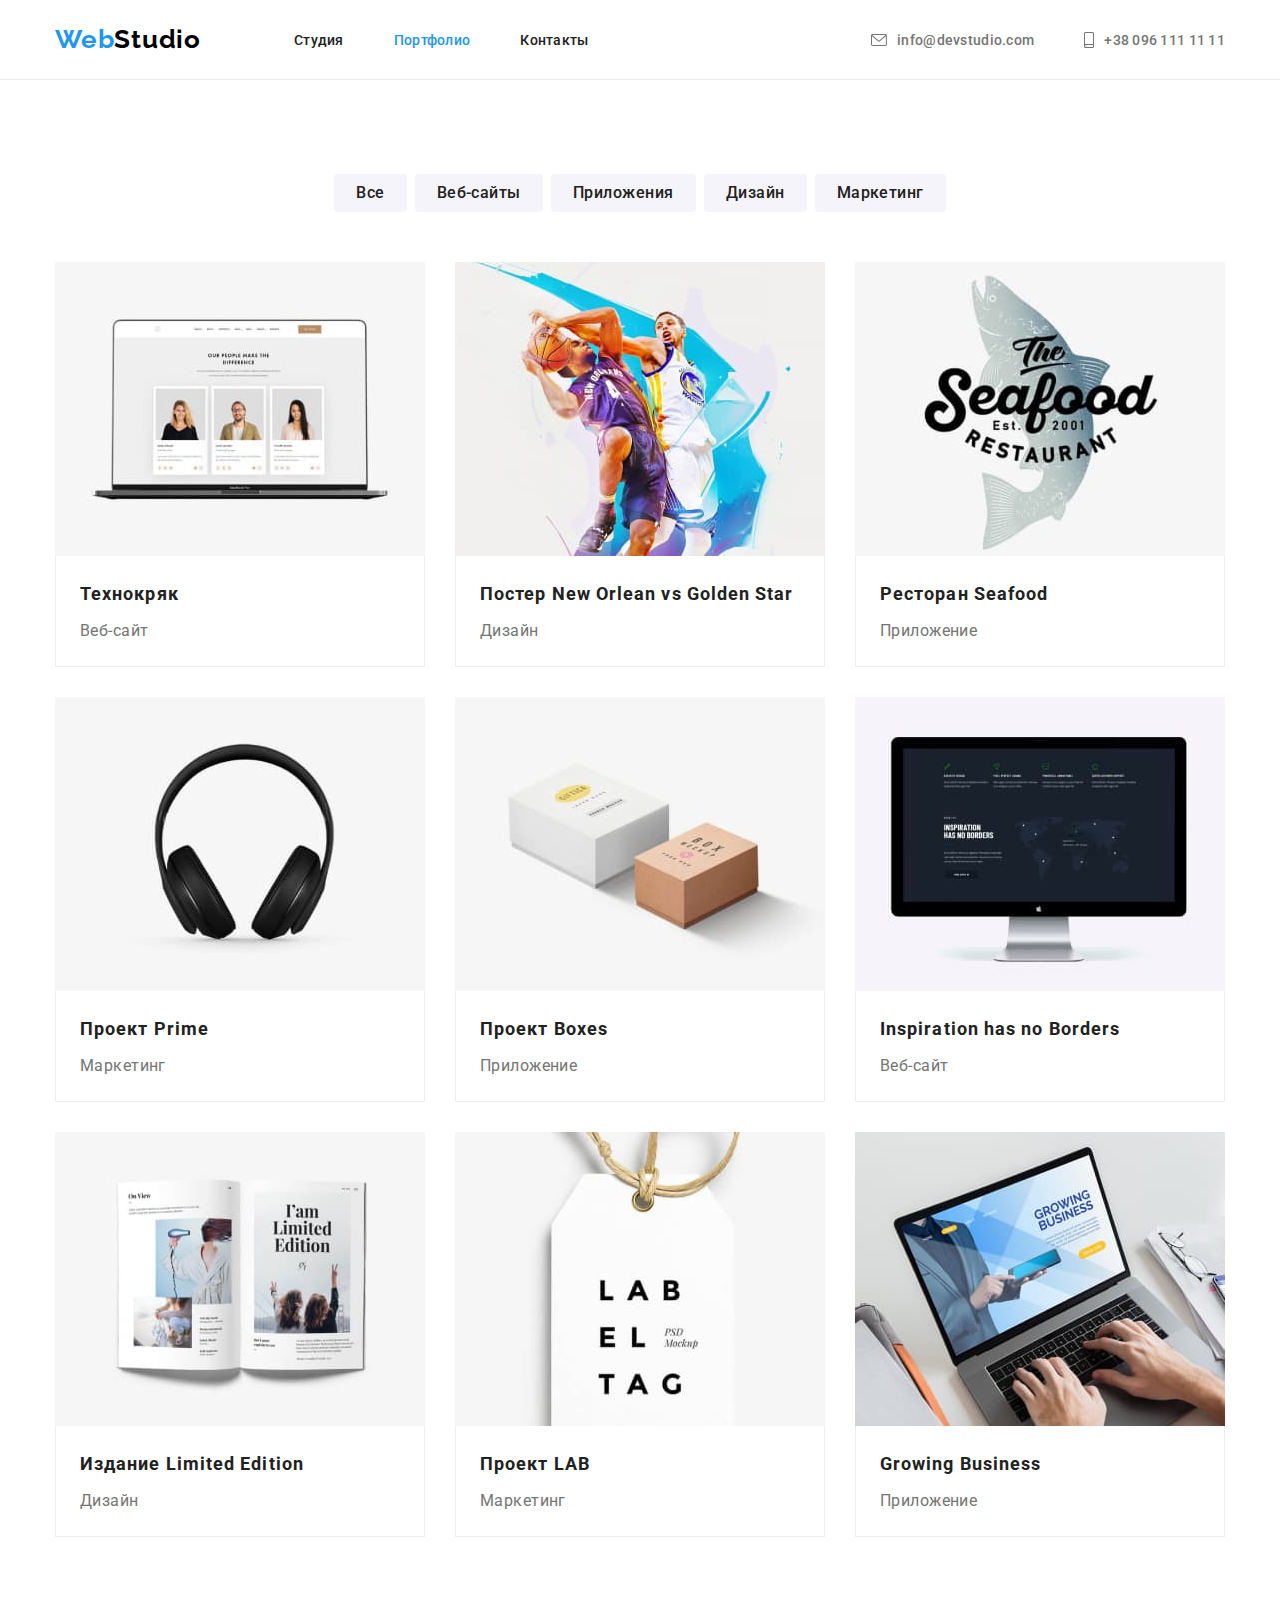
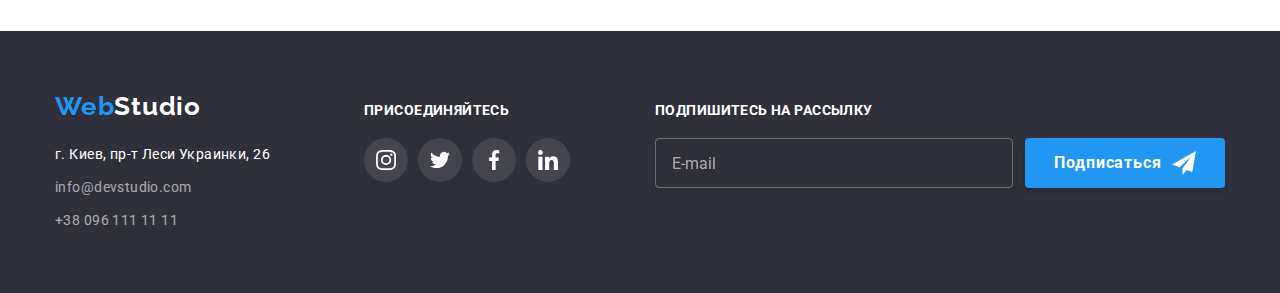
==== commit 5df1cd40: "Третий вариант ДЗ на проверку" ====
--- a/portfolio.html
+++ b/portfolio.html
@@ -265,7 +265,7 @@
 
         <div class="subscription-block">
           <b class="title">Подпишитесь на рассылку</b>
-          <div class="subscription-field">
+          <form class="subscription-field">
             <input type="email" name="mail" class="mail" placeholder="E-mail" />
             <button type="button" class="main-button footer-button">
               Подписаться
@@ -276,7 +276,7 @@
                 <use href="./images/icons.svg#icon-send"></use>
               </svg>
             </button>
-          </div>
+          </form>
         </div>
       </div>
     </footer>
--- a/css/styles.css
+++ b/css/styles.css
@@ -50,8 +50,13 @@
 
 
 /* Общщее оформление */
+html {
+    scroll-behavior: smooth;
+  }
+
 body {
-    padding-top: 80px;
+    /* Для фиксированого header-а */
+    /* padding-top: 80px; */
 
     font-family: var(--main-font);
     font-size: 14px;
@@ -105,15 +110,15 @@
 
 /* !!!    Хэдэр начало   !!! */
 .page-header {
-    position: fixed;
-    width: 100%;
+    /* Для фиксированого header-а */
+    /* position: fixed; */
+    /* width: 100%;
     left: 0;
     top: 0;
-    z-index: 10;
+    z-index: 10; */
 
     border-bottom: 1px solid var(--header-border-color);
     background-color: var(--white-color);
-
 }
 
 .page-header .container{
@@ -592,11 +597,12 @@
     margin-right: 12px;
     width: 358px;
     height: 50px;
+    padding-left: 16px;
     font-size: 16px;
     line-height: 1.25;
     border: 1px solid var(--footer-input-bg-color);
     border-radius: 4px;
-    padding-left: 16px;
+    filter: drop-shadow(0px 4px 4px rgba(0, 0, 0, 0.15));
     color: var(--white-color);
     background-color: transparent;
 }
@@ -621,25 +627,27 @@
     background-color: var(--accent-2-color);
 }
 
-.footer-button .icon-out {
+/* .footer-button .icon-out {
     transition: transform 1000ms cubic-bezier(0.4, 0, 0.2, 1);
-}
+} */
 .footer-button .icon-in {
     position: absolute;
-    right: 27px ;
+    right: 28px ;
     transform: translate(-40px, 40px);
-    transition: transform 1000ms cubic-bezier(0.4, 0, 0.2, 1);
+    /* transition: transform 1000ms cubic-bezier(0.4, 0, 0.2, 1); */
 }
 
 
 .footer-button:hover .icon-out,
 .footer-button:focus .icon-out {
     transform: translate(40px, -40px);
+        transition: transform 250ms cubic-bezier(0.4, 0, 0.2, 1);
 }
 
 .footer-button:hover .icon-in,
 .footer-button:focus .icon-in {
     transform: translateY(0);
+        transition: transform 250ms cubic-bezier(0.4, 0, 0.2, 1);
 }
 
 
@@ -791,9 +799,9 @@
 .modal {
     position: absolute;
     width: 528px;
-    min-height: 581px;
     top: 50%;
     left: 50%;
+    padding: 40px;
     
     background-color: var(--white-color);
     box-shadow: 0px 1px 3px rgba(0, 0, 0, 0.12), 0px 1px 1px rgba(0, 0, 0, 0.14), 0px 2px 1px rgba(0, 0, 0, 0.2);
@@ -817,7 +825,18 @@
 
     color: var(--black-color);
     background-color: transparent;
-}
+    transition: color 250ms cubic-bezier(0.4, 0, 0.2, 1);
+}
+
+.close-modal-button:hover,
+.close-modal-button:focus {
+    color: var(--accent-color);
+}
+
+/* .close-modal-button:focus {
+    outline: 1px dotted var(--accent-color);
+} */
+
 .close-modal-button .icon {
     fill: currentColor;
 }
@@ -825,7 +844,7 @@
 
 /* Контактная Форма */
 .contacts-form {
-    padding: 40px;
+    /* padding: 40px; */
     text-align: center;
 }
 
@@ -894,7 +913,8 @@
     transition: fill 250ms cubic-bezier(0.4, 0, 0.2, 1);
 }
 
-.input-field:hover + .input-icon {
+.input-field:hover + .input-icon,
+.input-field:focus +.input-icon {
     fill: var(--accent-color);
 }
 
@@ -942,7 +962,6 @@
     margin-top: 20px;
     margin-bottom: 30px;
     /* margin-left: 14px; */
-
 }
 
 .agree-field-label {
@@ -967,10 +986,14 @@
     transition: background-color 250ms cubic-bezier(0.4, 0, 0.2, 1), border-width 250ms cubic-bezier(0.4, 0, 0.2, 1);
 }
 
+.checkbox:focus-within  + .check-icon-field {
+    outline: 1px solid var(--accent-color);
+}
+
+
 .checkbox:checked + .check-icon-field {
     background-color: var(--accent-color);
     border-width: 0px;
-
 }
 
 .agree-field input {
